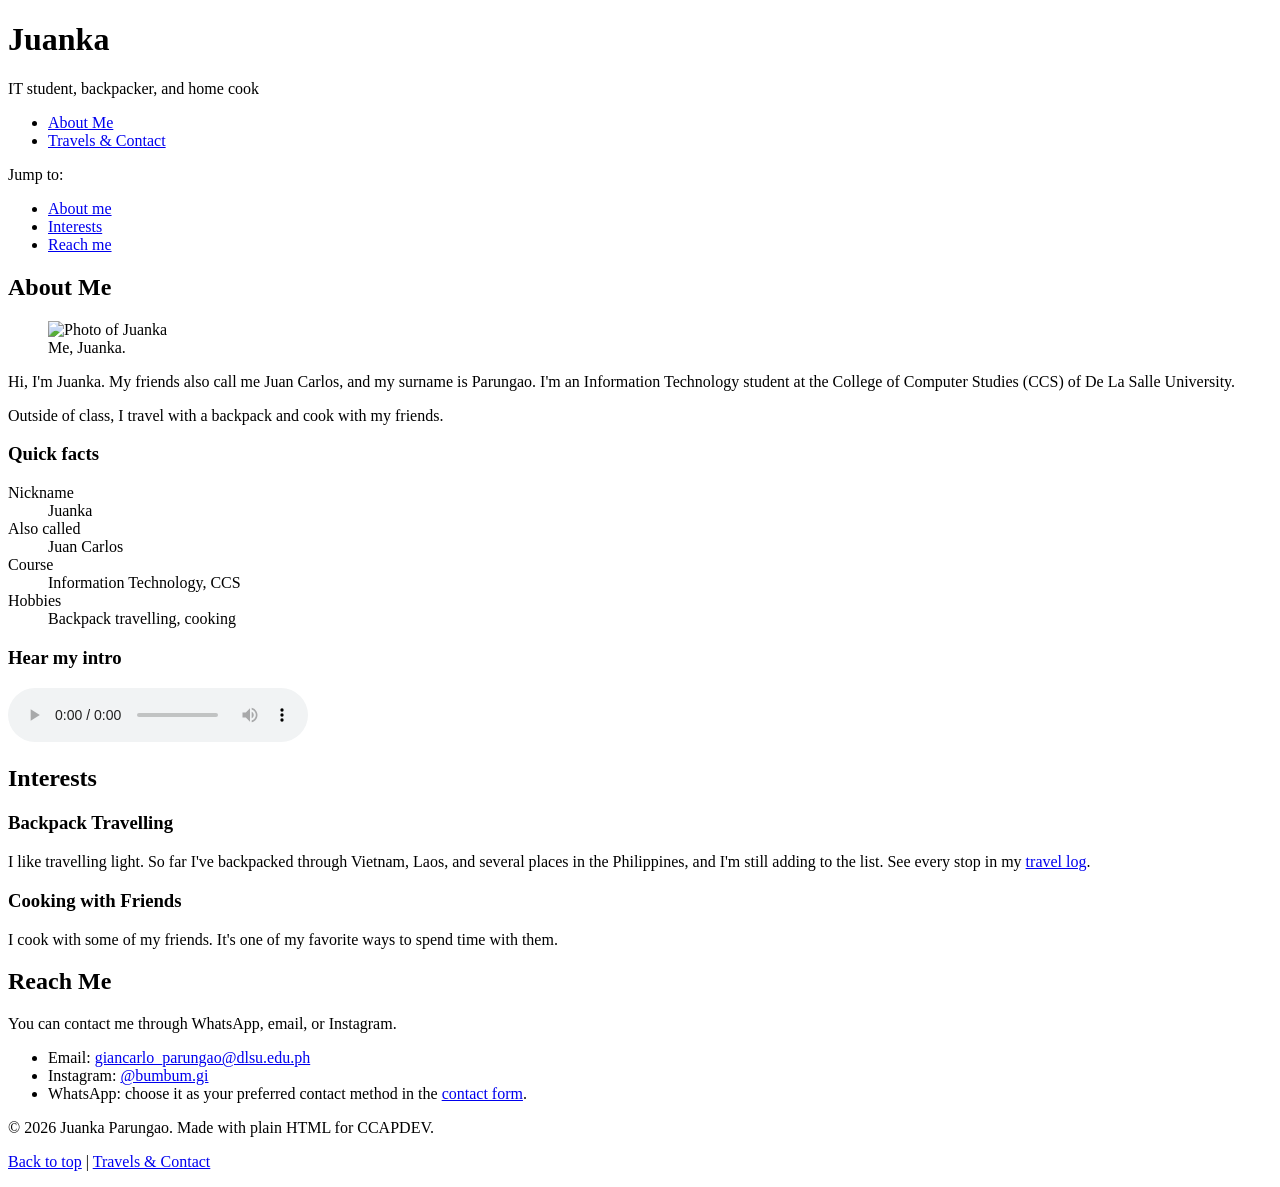
==== index.html @ 52bb7f20 "Add files via upload" ====
<!DOCTYPE html>
<html lang="en">
<head>
<meta charset="UTF-8">
<meta name="viewport" content="width=device-width, initial-scale=1.0">
<title>Juanka Parungao | IT Student, Backpacker, Home Cook</title>
</head>
<body id="top">

<header>
<h1>Juanka</h1>
<p>IT student, backpacker, and home cook</p>
<nav aria-label="Main">
<ul>
<li><a href="index.html" aria-current="page">About Me</a></li>
<li><a href="travels.html">Travels &amp; Contact</a></li>
</ul>
</nav>
</header>

<main>

<nav aria-label="On this page">
<p>Jump to:</p>
<ul>
<li><a href="#about">About me</a></li>
<li><a href="#interests">Interests</a></li>
<li><a href="#reach-me">Reach me</a></li>
</ul>
</nav>

<section id="about">
<h2>About Me</h2>
<figure>
<img src="photo1.jpg" alt="Photo of Juanka" width="480">
<figcaption>Me, Juanka.</figcaption>
</figure>
<p>Hi, I'm Juanka. My friends also call me Juan Carlos, and my surname is Parungao. I'm an Information Technology student at the College of Computer Studies (CCS) of De La Salle University.</p>
<p>Outside of class, I travel with a backpack and cook with my friends.</p>

<aside>
<h3>Quick facts</h3>
<dl>
<dt>Nickname</dt>
<dd>Juanka</dd>
<dt>Also called</dt>
<dd>Juan Carlos</dd>
<dt>Course</dt>
<dd>Information Technology, CCS</dd>
<dt>Hobbies</dt>
<dd>Backpack travelling, cooking</dd>
</dl>
</aside>

<h3>Hear my intro</h3>
<audio controls>
<source src="audio1.mp3" type="audio/mpeg">
Your browser does not support the audio element.
</audio>
</section>

<section id="interests">
<h2>Interests</h2>

<article>
<h3>Backpack Travelling</h3>
<p>I like travelling light. So far I've backpacked through Vietnam, Laos, and several places in the Philippines, and I'm still adding to the list. See every stop in my <a href="travels.html#travel-log">travel log</a>.</p>
</article>

<article>
<h3>Cooking with Friends</h3>
<p>I cook with some of my friends. It's one of my favorite ways to spend time with them.</p>
</article>
</section>

<section id="reach-me">
<h2>Reach Me</h2>
<p>You can contact me through WhatsApp, email, or Instagram.</p>
<ul>
<li>Email: <a href="mailto:giancarlo_parungao@dlsu.edu.ph">giancarlo_parungao@dlsu.edu.ph</a></li>
<li>Instagram: <a href="https://www.instagram.com/bumbum.gi/" target="_blank" rel="noopener noreferrer">@bumbum.gi</a></li>
<li>WhatsApp: choose it as your preferred contact method in the <a href="travels.html#contact-form">contact form</a>.</li>
</ul>
</section>

</main>

<footer>
<p>&copy; 2026 Juanka Parungao. Made with plain HTML for CCAPDEV.</p>
<p><a href="#top">Back to top</a> | <a href="travels.html">Travels &amp; Contact</a></p>
</footer>

</body>
</html>
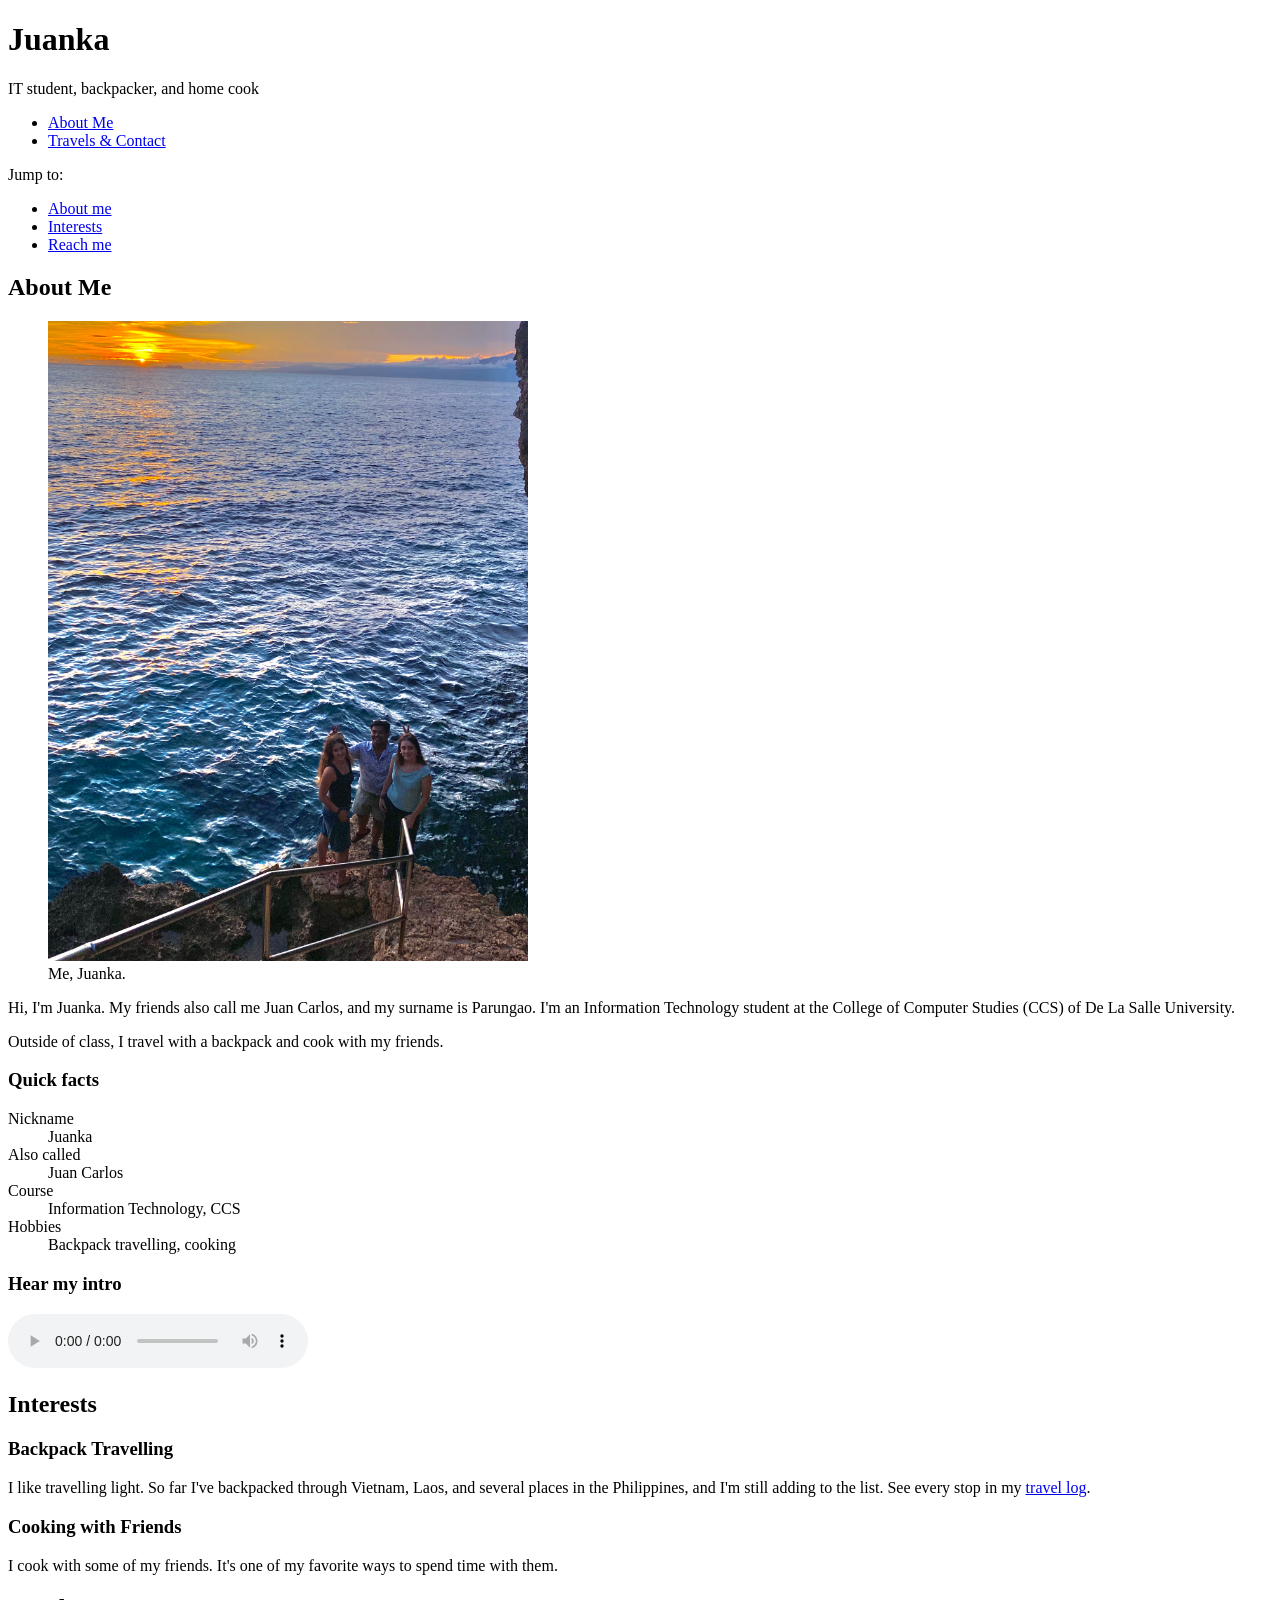
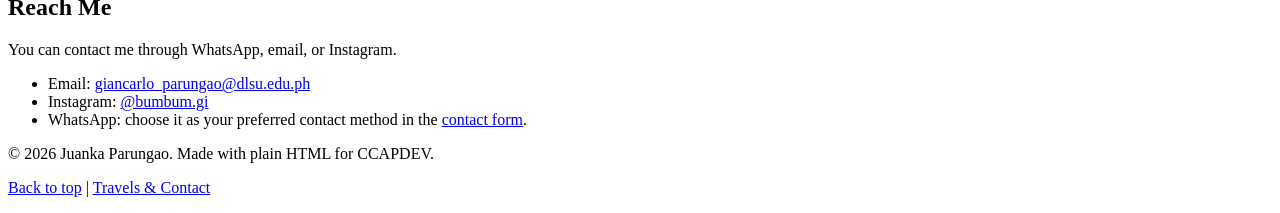
==== commit 471cf439: "Update index.html" ====
--- a/index.html
+++ b/index.html
@@ -32,7 +32,7 @@
 <section id="about">
 <h2>About Me</h2>
 <figure>
-<img src="photo1.jpg" alt="Photo of Juanka" width="480">
+<img src="photo.jpeg" alt="Photo of Juanka" width="480">
 <figcaption>Me, Juanka.</figcaption>
 </figure>
 <p>Hi, I'm Juanka. My friends also call me Juan Carlos, and my surname is Parungao. I'm an Information Technology student at the College of Computer Studies (CCS) of De La Salle University.</p>
@@ -54,7 +54,7 @@
 
 <h3>Hear my intro</h3>
 <audio controls>
-<source src="audio1.mp3" type="audio/mpeg">
+<source src="audio1.m4a" type="audio/mp4">
 Your browser does not support the audio element.
 </audio>
 </section>
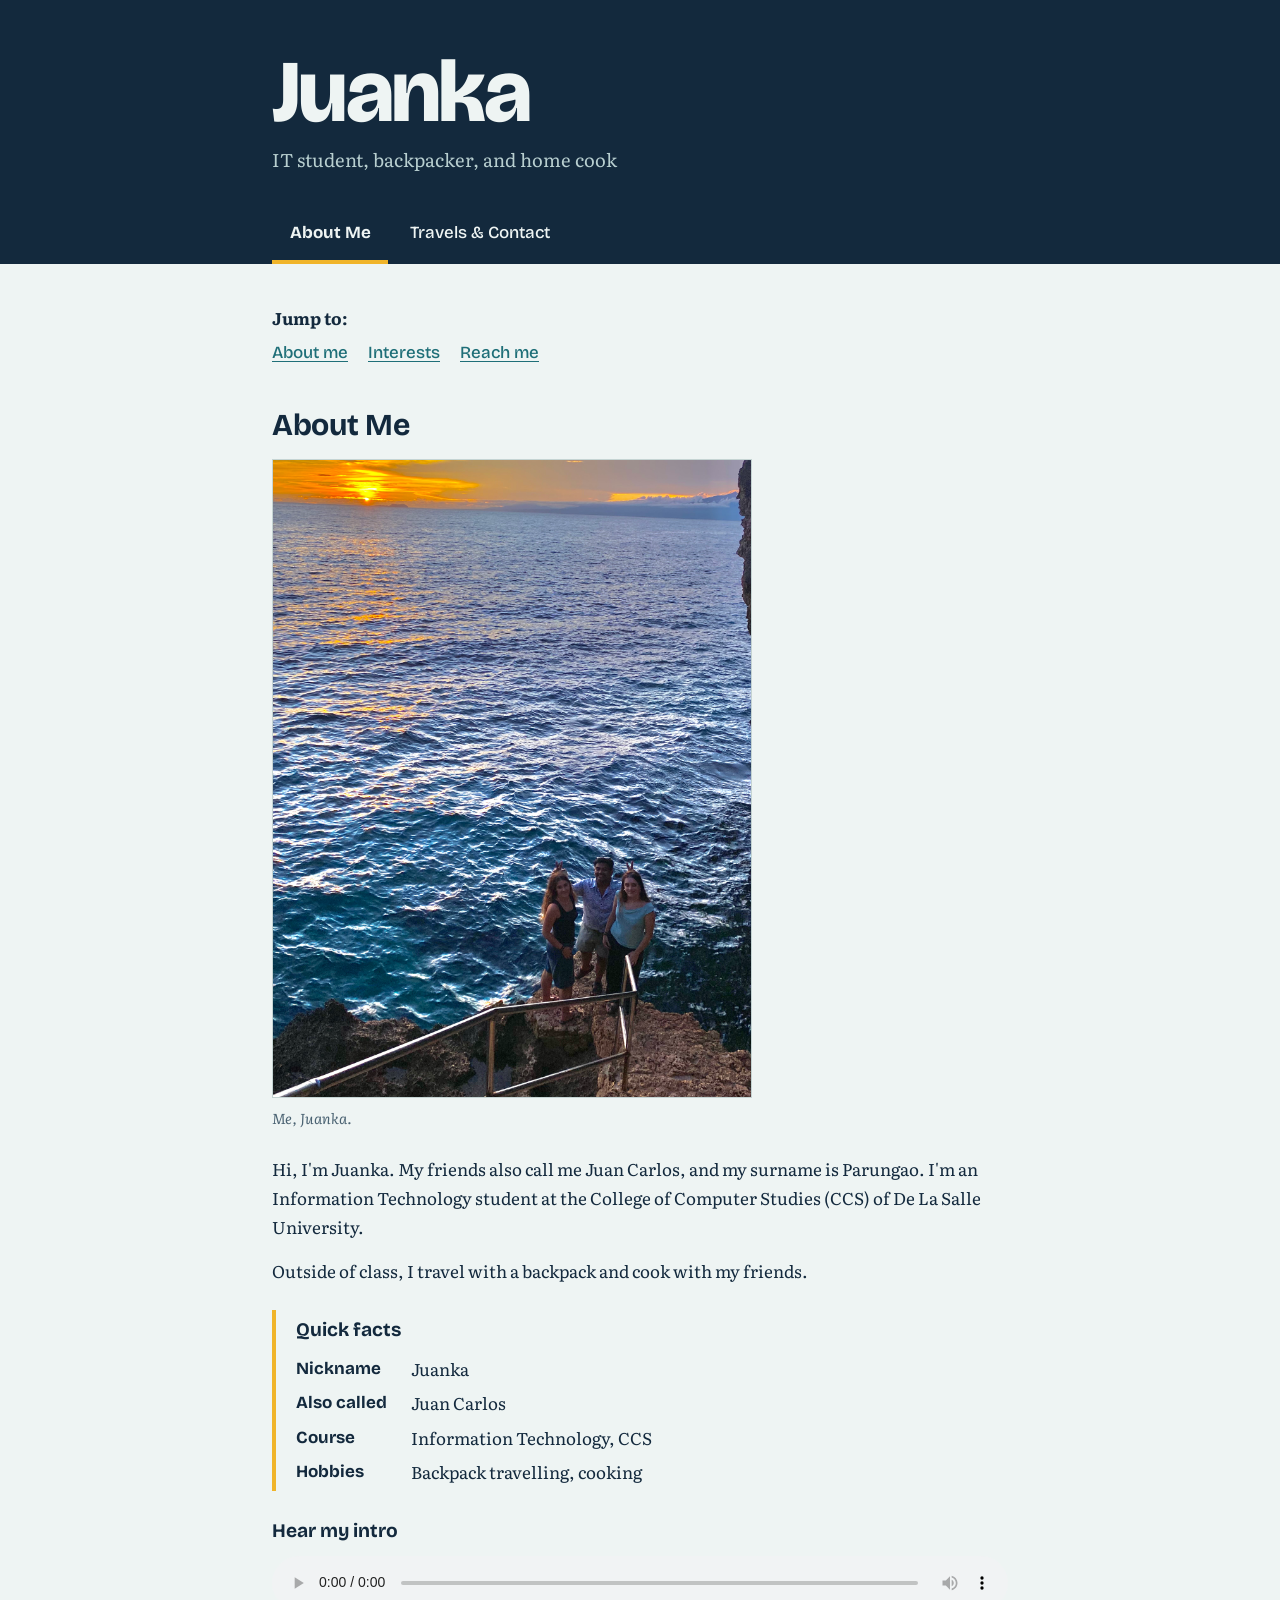
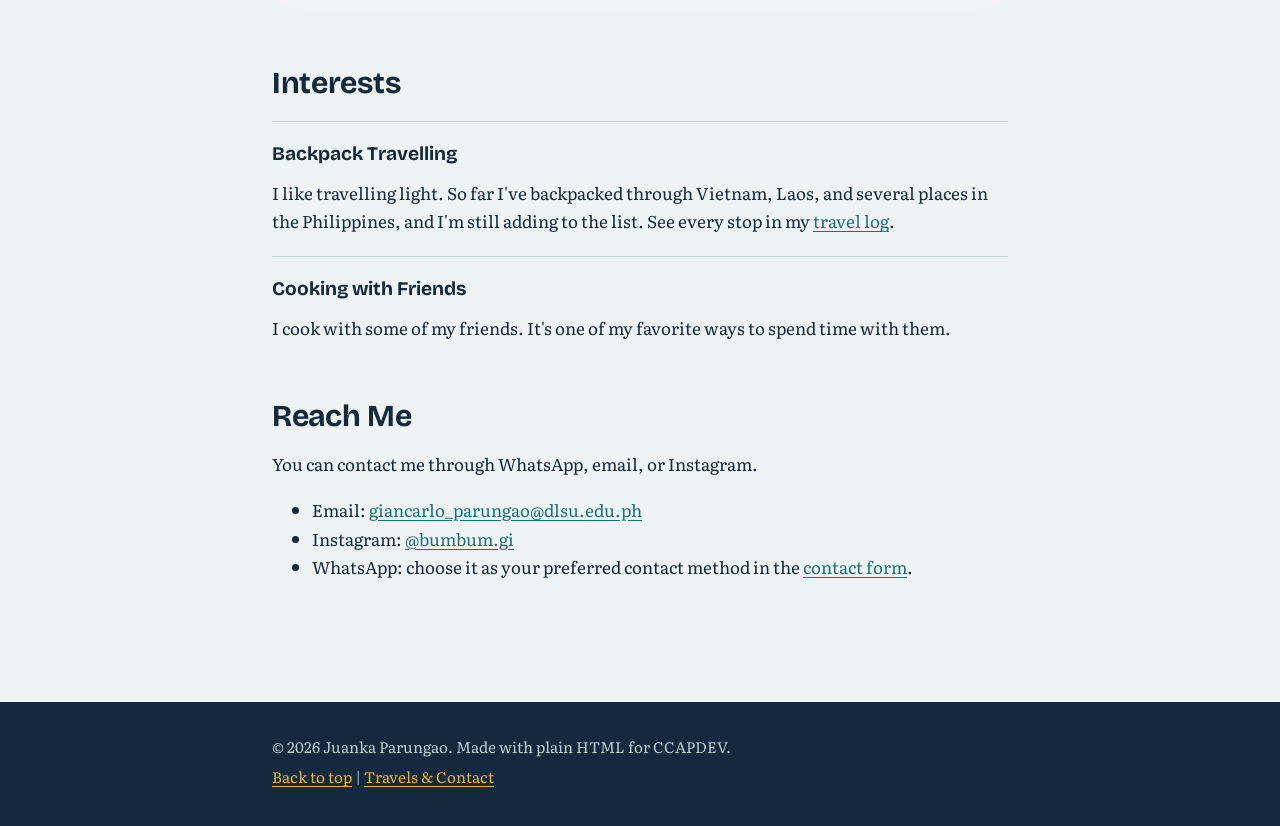
==== commit b8b0408f: "Update index.html" ====
--- a/index.html
+++ b/index.html
@@ -4,6 +4,7 @@
 <meta charset="UTF-8">
 <meta name="viewport" content="width=device-width, initial-scale=1.0">
 <title>Juanka Parungao | IT Student, Backpacker, Home Cook</title>
+  <link rel="stylesheet" href="style.css">
 </head>
 <body id="top">
 
--- a/style.css
+++ b/style.css
@@ -0,0 +1,311 @@
+@import url("https://fonts.googleapis.com/css2?family=Bricolage+Grotesque:wght@500;700;800&family=Literata:ital,wght@0,400;0,700;1,400&display=swap");
+
+:root {
+  --ink: #13293d;
+  --sea: #1f6f78;
+  --mist: #eef4f3;
+  --paper: #ffffff;
+  --sun: #f0b429;
+  --chili: #b93a22;
+  --line: #c5d4d3;
+  --muted: #4a6272;
+  --measure: 46rem;
+  --head: "Bricolage Grotesque", "Trebuchet MS", sans-serif;
+  --body: "Literata", Georgia, serif;
+}
+
+*, *::before, *::after { box-sizing: border-box; }
+
+html { scroll-behavior: smooth; scroll-padding-top: 1rem; }
+
+@media (prefers-reduced-motion: reduce) {
+  html { scroll-behavior: auto; }
+}
+
+body {
+  margin: 0;
+  background: var(--mist);
+  color: var(--ink);
+  font-family: var(--body);
+  font-size: 1.0625rem;
+  line-height: 1.7;
+}
+
+/* Page frame: bands run edge to edge, content holds one column */
+body > header,
+body > main,
+body > footer {
+  padding-inline: max(1.25rem, calc((100% - var(--measure)) / 2));
+}
+
+/* Header */
+body > header {
+  background: var(--ink);
+  color: var(--mist);
+  padding-top: 3rem;
+}
+
+h1 {
+  margin: 0;
+  font-family: var(--head);
+  font-weight: 800;
+  font-size: clamp(3rem, 10vw, 5.5rem);
+  line-height: 1;
+  letter-spacing: -0.03em;
+}
+
+body > header p {
+  margin: 0.5rem 0 2rem;
+  font-size: 1.15rem;
+  color: #b8cfd0;
+}
+
+body > header nav ul {
+  list-style: none;
+  margin: 0;
+  padding: 0;
+  display: flex;
+  flex-wrap: wrap;
+  gap: 0.25rem;
+}
+
+body > header nav a {
+  display: block;
+  padding: 0.75rem 1.1rem;
+  color: var(--mist);
+  font-family: var(--head);
+  font-weight: 500;
+  text-decoration: none;
+  border-bottom: 4px solid transparent;
+}
+
+body > header nav a:hover { border-bottom-color: var(--sea); }
+
+body > header nav a[aria-current="page"] {
+  border-bottom-color: var(--sun);
+  font-weight: 700;
+}
+
+body > header :focus-visible,
+body > footer :focus-visible { outline-color: var(--sun); }
+
+/* Main */
+main { padding-block: 2.5rem 4rem; }
+
+section { margin-block: 0 3.5rem; }
+
+h2 {
+  margin: 0 0 1rem;
+  font-family: var(--head);
+  font-size: 1.9rem;
+  line-height: 1.15;
+  letter-spacing: -0.01em;
+}
+
+h3 {
+  margin: 1.5rem 0 0.5rem;
+  font-family: var(--head);
+  font-size: 1.2rem;
+}
+
+p { margin: 0 0 1rem; }
+
+a { color: var(--sea); text-underline-offset: 0.2em; }
+a:hover { color: var(--ink); }
+
+:focus-visible { outline: 3px solid var(--sea); outline-offset: 3px; }
+
+/* "Jump to" navigation */
+main > nav { margin-bottom: 2.5rem; }
+main > nav p { margin: 0 0 0.25rem; font-weight: 700; }
+main > nav ul {
+  list-style: none;
+  margin: 0;
+  padding: 0;
+  display: flex;
+  flex-wrap: wrap;
+  gap: 0.25rem 1.25rem;
+}
+main > nav a { font-family: var(--head); font-weight: 500; }
+
+/* Media */
+img, video { display: block; max-width: 100%; height: auto; }
+video { width: 100%; background: var(--ink); }
+audio { display: block; width: 100%; margin-top: 0.5rem; }
+
+figure { margin: 0 0 1.5rem; }
+figure img { border: 1px solid var(--line); }
+figcaption {
+  margin-top: 0.5rem;
+  font-size: 0.9rem;
+  font-style: italic;
+  color: var(--muted);
+}
+
+/* Quick facts */
+aside {
+  margin-block: 1.5rem;
+  padding: 0.25rem 0 0.25rem 1.25rem;
+  border-left: 4px solid var(--sun);
+}
+aside h3 { margin-top: 0; }
+
+dl {
+  display: grid;
+  grid-template-columns: max-content 1fr;
+  gap: 0.35rem 1.5rem;
+  margin: 0;
+}
+dt { font-family: var(--head); font-weight: 700; }
+dd { margin: 0; }
+
+/* Interests */
+article {
+  margin-top: 1.25rem;
+  padding-top: 1rem;
+  border-top: 1px solid var(--line);
+}
+article h3 { margin-top: 0; }
+
+/* Travel log */
+table {
+  width: 100%;
+  border-collapse: collapse;
+  background: var(--paper);
+  border-top: 6px solid var(--ink);
+}
+
+caption {
+  caption-side: top;
+  padding-bottom: 0.75rem;
+  text-align: left;
+  font-style: italic;
+  color: var(--muted);
+}
+
+th, td {
+  padding: 0.9rem 1rem;
+  text-align: left;
+  vertical-align: middle;
+}
+
+thead th {
+  font-family: var(--head);
+  font-size: 0.95rem;
+  border-bottom: 2px solid var(--ink);
+}
+
+tbody tr { border-bottom: 1px dashed var(--line); }
+
+tbody th {
+  font-family: var(--head);
+  font-size: 1.1rem;
+  font-weight: 700;
+}
+
+th:last-child, td:last-child { text-align: right; }
+
+/* Years read as passport stamps */
+time {
+  display: inline-block;
+  padding: 0.05rem 0.6rem;
+  border: 2px solid var(--chili);
+  border-radius: 0.25rem;
+  color: var(--chili);
+  font-family: var(--head);
+  font-weight: 800;
+  letter-spacing: 0.04em;
+  font-variant-numeric: tabular-nums;
+  transform: rotate(-3deg);
+}
+tbody tr:nth-child(even) time { transform: rotate(2deg); }
+
+/* Form */
+form {
+  padding: 1.5rem;
+  background: var(--paper);
+  border: 1px solid var(--line);
+}
+
+fieldset {
+  margin: 0 0 1.5rem;
+  padding: 0.5rem 1.25rem 1.25rem;
+  border: 1px solid var(--line);
+}
+
+legend {
+  padding: 0 0.5rem;
+  font-family: var(--head);
+  font-weight: 700;
+}
+
+label {
+  display: block;
+  margin: 1rem 0 0.3rem;
+  font-size: 0.95rem;
+  font-weight: 700;
+}
+
+label.choice {
+  display: flex;
+  align-items: center;
+  gap: 0.6rem;
+  margin: 0.4rem 0;
+  font-size: 1rem;
+  font-weight: 400;
+}
+
+input:not([type="radio"]):not([type="checkbox"]),
+select,
+textarea {
+  width: 100%;
+  padding: 0.6rem 0.75rem;
+  font: inherit;
+  color: var(--ink);
+  background: var(--paper);
+  border: 1.5px solid var(--ink);
+  border-radius: 0.25rem;
+}
+
+textarea { min-height: 8rem; resize: vertical; }
+
+input[type="radio"],
+input[type="checkbox"] {
+  width: 1.15rem;
+  height: 1.15rem;
+  accent-color: var(--sea);
+}
+
+button {
+  padding: 0.7rem 1.4rem;
+  font-family: var(--head);
+  font-size: 1rem;
+  font-weight: 700;
+  border: 2px solid var(--ink);
+  border-radius: 0.25rem;
+  cursor: pointer;
+}
+
+button[type="submit"] { background: var(--ink); color: var(--mist); }
+button[type="submit"]:hover { background: var(--sea); border-color: var(--sea); }
+button[type="reset"] { background: transparent; color: var(--ink); }
+button[type="reset"]:hover { background: var(--line); }
+
+/* Footer */
+body > footer {
+  padding-block: 2rem;
+  background: var(--ink);
+  color: #b8cfd0;
+  font-size: 0.95rem;
+}
+body > footer p { margin: 0 0 0.25rem; }
+body > footer a { color: var(--sun); }
+
+/* Small screens */
+@media (max-width: 30rem) {
+  form { padding: 1rem; }
+  fieldset { padding-inline: 0.9rem; }
+  th, td { padding: 0.7rem 0.5rem; }
+  dl { grid-template-columns: 1fr; gap: 0; }
+  dd { margin-bottom: 0.5rem; }
+}
